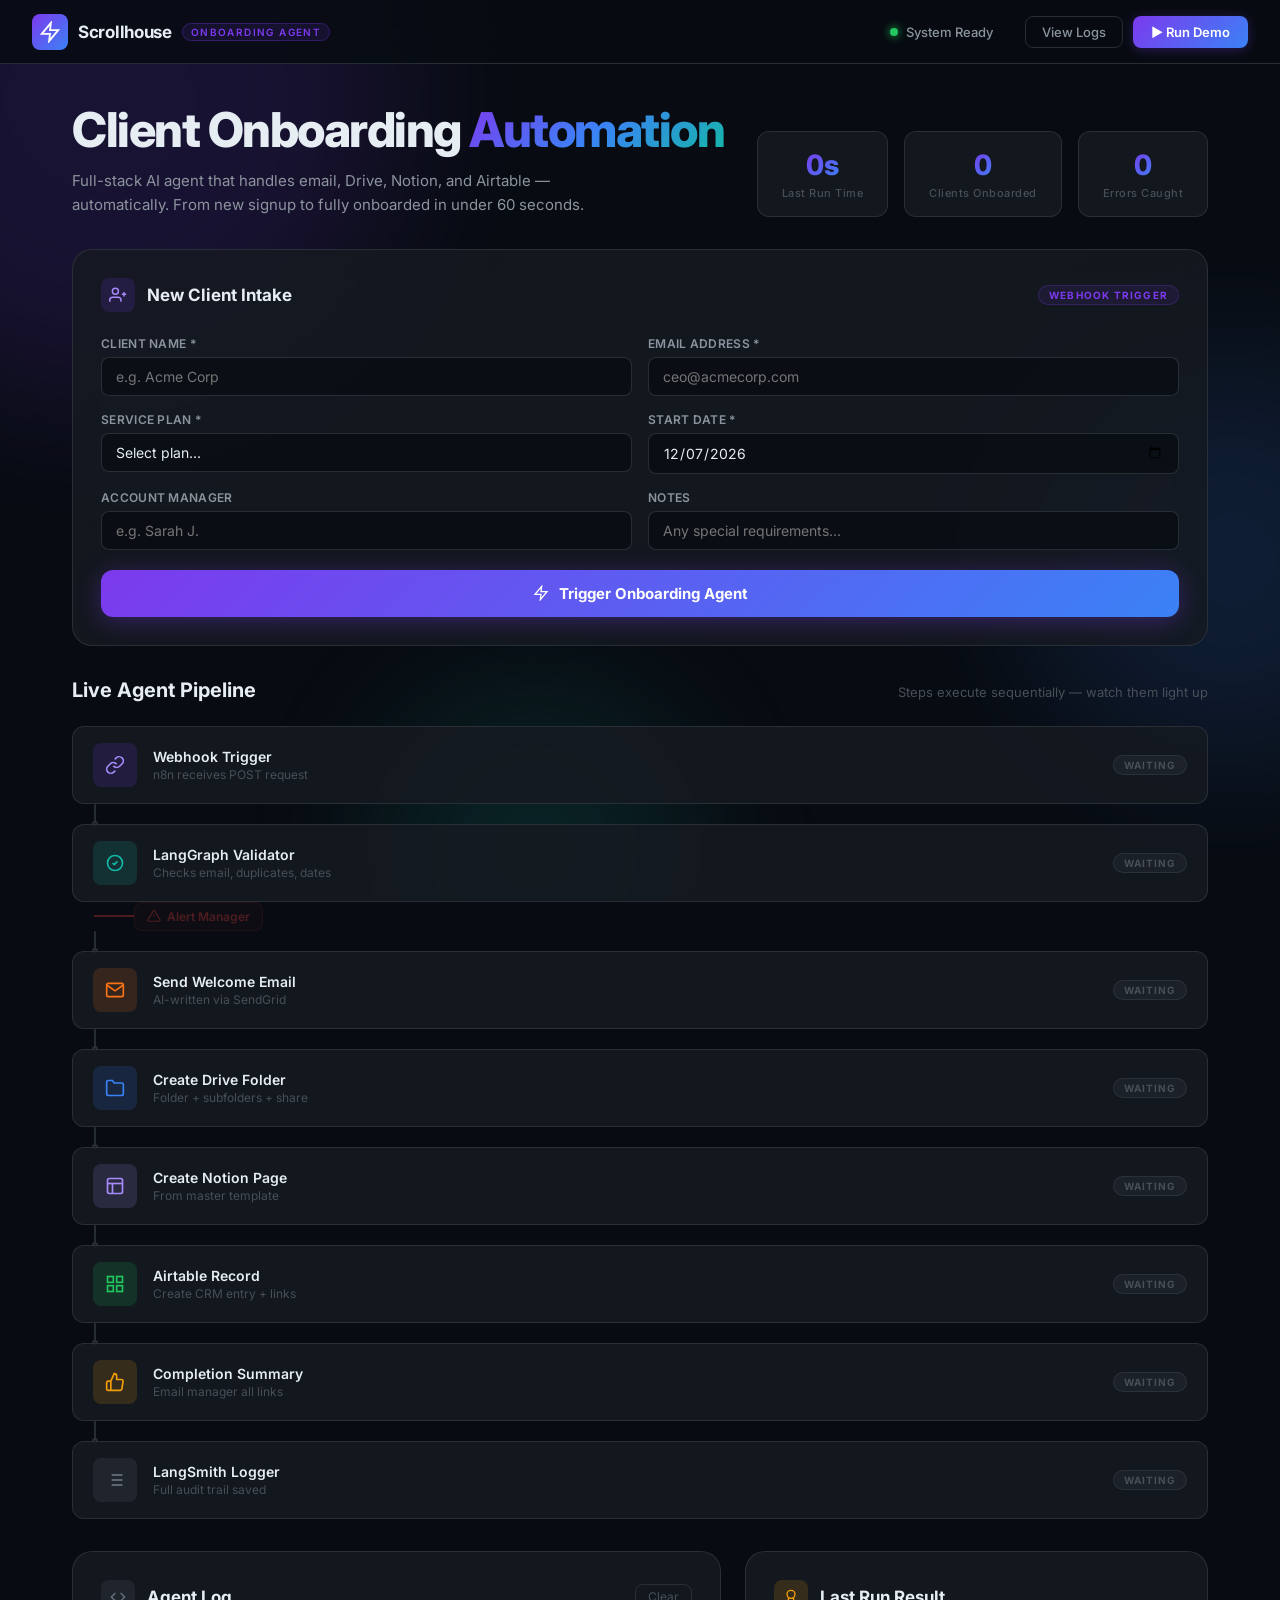
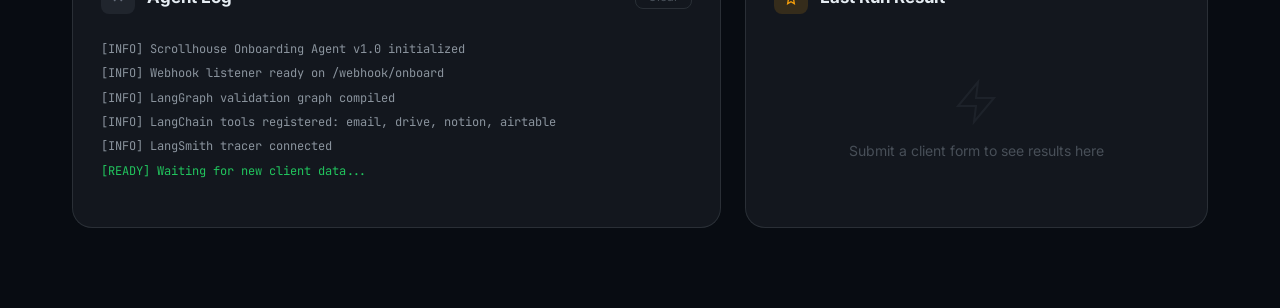
==== dashboard/index.html @ 2c572199 "first commit" ====
<!DOCTYPE html>
<html lang="en">
<head>
  <meta charset="UTF-8" />
  <meta name="viewport" content="width=device-width, initial-scale=1.0" />
  <title>Scrollhouse — Client Onboarding Agent</title>
  <meta name="description" content="Automated client onboarding agent dashboard for Scrollhouse. Track email sends, Drive folder creation, Notion pages, and Airtable records in real-time." />
  <link rel="preconnect" href="https://fonts.googleapis.com" />
  <link href="https://fonts.googleapis.com/css2?family=Inter:wght@300;400;500;600;700;800&family=JetBrains+Mono:wght@400;500&display=swap" rel="stylesheet" />
  <link rel="stylesheet" href="style.css" />
</head>
<body>
  <!-- Background particles -->
  <div class="bg-orbs">
    <div class="orb orb-1"></div>
    <div class="orb orb-2"></div>
    <div class="orb orb-3"></div>
  </div>

  <!-- Navbar -->
  <nav class="navbar">
    <div class="nav-brand">
      <div class="brand-icon">
        <svg width="22" height="22" viewBox="0 0 24 24" fill="none" stroke="currentColor" stroke-width="2"><path d="M13 2L3 14h9l-1 8 10-12h-9l1-8z"/></svg>
      </div>
      <span class="brand-name">Scrollhouse</span>
      <span class="brand-badge">ONBOARDING AGENT</span>
    </div>
    <div class="nav-status">
      <span class="status-dot" id="systemStatus"></span>
      <span class="status-label" id="systemStatusLabel">System Ready</span>
    </div>
    <div class="nav-actions">
      <button class="btn-ghost" id="btnOpenLogs">View Logs</button>
      <button class="btn-primary" id="btnTriggerDemo">▶ Run Demo</button>
    </div>
  </nav>

  <main class="main-content">

    <!-- Header Banner -->
    <section class="hero-section">
      <div class="hero-text">
        <h1>Client Onboarding <span class="gradient-text">Automation</span></h1>
        <p class="hero-sub">Full-stack AI agent that handles email, Drive, Notion, and Airtable — automatically. From new signup to fully onboarded in under 60 seconds.</p>
      </div>
      <div class="hero-metrics">
        <div class="metric-card">
          <span class="metric-val" id="metricTime">0s</span>
          <span class="metric-label">Last Run Time</span>
        </div>
        <div class="metric-card">
          <span class="metric-val" id="metricTotal">0</span>
          <span class="metric-label">Clients Onboarded</span>
        </div>
        <div class="metric-card">
          <span class="metric-val" id="metricErrors">0</span>
          <span class="metric-label">Errors Caught</span>
        </div>
      </div>
    </section>

    <!-- New Client Form -->
    <section class="form-section glass-card">
      <div class="section-header">
        <div class="section-icon purple">
          <svg width="18" height="18" viewBox="0 0 24 24" fill="none" stroke="currentColor" stroke-width="2"><path d="M16 21v-2a4 4 0 0 0-4-4H5a4 4 0 0 0-4 4v2"/><circle cx="8.5" cy="7" r="4"/><line x1="20" y1="8" x2="20" y2="14"/><line x1="23" y1="11" x2="17" y2="11"/></svg>
        </div>
        <h2>New Client Intake</h2>
        <span class="badge">WEBHOOK TRIGGER</span>
      </div>
      <form class="client-form" id="clientForm">
        <div class="form-row">
          <div class="form-group">
            <label for="clientName">Client Name *</label>
            <input type="text" id="clientName" placeholder="e.g. Acme Corp" required />
          </div>
          <div class="form-group">
            <label for="clientEmail">Email Address *</label>
            <input type="email" id="clientEmail" placeholder="ceo@acmecorp.com" required />
          </div>
        </div>
        <div class="form-row">
          <div class="form-group">
            <label for="clientPlan">Service Plan *</label>
            <select id="clientPlan" required>
              <option value="">Select plan...</option>
              <option value="starter">Starter — $499/mo</option>
              <option value="growth">Growth — $1,299/mo</option>
              <option value="enterprise">Enterprise — Custom</option>
            </select>
          </div>
          <div class="form-group">
            <label for="startDate">Start Date *</label>
            <input type="date" id="startDate" required />
          </div>
        </div>
        <div class="form-row">
          <div class="form-group">
            <label for="accountManager">Account Manager</label>
            <input type="text" id="accountManager" placeholder="e.g. Sarah J." />
          </div>
          <div class="form-group">
            <label for="notes">Notes</label>
            <input type="text" id="notes" placeholder="Any special requirements..." />
          </div>
        </div>
        <button type="submit" class="btn-submit" id="submitBtn">
          <svg width="16" height="16" viewBox="0 0 24 24" fill="none" stroke="currentColor" stroke-width="2"><path d="M13 2L3 14h9l-1 8 10-12h-9l1-8z"/></svg>
          Trigger Onboarding Agent
        </button>
      </form>
    </section>

    <!-- Pipeline Flow Visualization -->
    <section class="pipeline-section">
      <div class="section-title-row">
        <h2 class="section-title">Live Agent Pipeline</h2>
        <span class="pipeline-note">Steps execute sequentially — watch them light up</span>
      </div>

      <div class="pipeline-wrapper">
        <!-- Step 1: Webhook -->
        <div class="pipe-step" id="step-webhook" data-step="webhook">
          <div class="pipe-icon-wrap purple">
            <svg width="20" height="20" viewBox="0 0 24 24" fill="none" stroke="currentColor" stroke-width="2"><path d="M10 13a5 5 0 0 0 7.54.54l3-3a5 5 0 0 0-7.07-7.07l-1.72 1.71"/><path d="M14 11a5 5 0 0 0-7.54-.54l-3 3a5 5 0 0 0 7.07 7.07l1.71-1.71"/></svg>
          </div>
          <div class="pipe-info">
            <span class="pipe-label">Webhook Trigger</span>
            <span class="pipe-sub">n8n receives POST request</span>
          </div>
          <div class="pipe-status-badge" id="badge-webhook">WAITING</div>
        </div>

        <div class="pipe-connector" id="conn-1"></div>

        <!-- Step 2: Validator -->
        <div class="pipe-step" id="step-validate" data-step="validate">
          <div class="pipe-icon-wrap teal">
            <svg width="20" height="20" viewBox="0 0 24 24" fill="none" stroke="currentColor" stroke-width="2"><path d="M9 12l2 2 4-4m6 2a9 9 0 1 1-18 0 9 9 0 0 1 18 0z"/></svg>
          </div>
          <div class="pipe-info">
            <span class="pipe-label">LangGraph Validator</span>
            <span class="pipe-sub">Checks email, duplicates, dates</span>
          </div>
          <div class="pipe-status-badge" id="badge-validate">WAITING</div>
        </div>

        <!-- Error branch -->
        <div class="error-branch" id="errorBranch">
          <div class="error-branch-line"></div>
          <div class="error-branch-box">
            <svg width="14" height="14" viewBox="0 0 24 24" fill="none" stroke="currentColor" stroke-width="2"><path d="M10.29 3.86L1.82 18a2 2 0 0 0 1.71 3h16.94a2 2 0 0 0 1.71-3L13.71 3.86a2 2 0 0 0-3.42 0z"/><line x1="12" y1="9" x2="12" y2="13"/><line x1="12" y1="17" x2="12.01" y2="17"/></svg>
            Alert Manager
          </div>
        </div>

        <div class="pipe-connector" id="conn-2"></div>

        <!-- Step 3: Email -->
        <div class="pipe-step" id="step-email" data-step="email">
          <div class="pipe-icon-wrap orange">
            <svg width="20" height="20" viewBox="0 0 24 24" fill="none" stroke="currentColor" stroke-width="2"><path d="M4 4h16c1.1 0 2 .9 2 2v12c0 1.1-.9 2-2 2H4c-1.1 0-2-.9-2-2V6c0-1.1.9-2 2-2z"/><polyline points="22,6 12,13 2,6"/></svg>
          </div>
          <div class="pipe-info">
            <span class="pipe-label">Send Welcome Email</span>
            <span class="pipe-sub">AI-written via SendGrid</span>
          </div>
          <div class="pipe-status-badge" id="badge-email">WAITING</div>
        </div>

        <div class="pipe-connector" id="conn-3"></div>

        <!-- Step 4: Drive -->
        <div class="pipe-step" id="step-drive" data-step="drive">
          <div class="pipe-icon-wrap blue">
            <svg width="20" height="20" viewBox="0 0 24 24" fill="none" stroke="currentColor" stroke-width="2"><path d="M22 19a2 2 0 0 1-2 2H4a2 2 0 0 1-2-2V5a2 2 0 0 1 2-2h5l2 3h9a2 2 0 0 1 2 2z"/></svg>
          </div>
          <div class="pipe-info">
            <span class="pipe-label">Create Drive Folder</span>
            <span class="pipe-sub">Folder + subfolders + share</span>
          </div>
          <div class="pipe-status-badge" id="badge-drive">WAITING</div>
        </div>

        <div class="pipe-connector" id="conn-4"></div>

        <!-- Step 5: Notion -->
        <div class="pipe-step" id="step-notion" data-step="notion">
          <div class="pipe-icon-wrap violet">
            <svg width="20" height="20" viewBox="0 0 24 24" fill="none" stroke="currentColor" stroke-width="2"><rect x="3" y="3" width="18" height="18" rx="2" ry="2"/><line x1="3" y1="9" x2="21" y2="9"/><line x1="9" y1="21" x2="9" y2="9"/></svg>
          </div>
          <div class="pipe-info">
            <span class="pipe-label">Create Notion Page</span>
            <span class="pipe-sub">From master template</span>
          </div>
          <div class="pipe-status-badge" id="badge-notion">WAITING</div>
        </div>

        <div class="pipe-connector" id="conn-5"></div>

        <!-- Step 6: Airtable -->
        <div class="pipe-step" id="step-airtable" data-step="airtable">
          <div class="pipe-icon-wrap green">
            <svg width="20" height="20" viewBox="0 0 24 24" fill="none" stroke="currentColor" stroke-width="2"><rect x="3" y="3" width="7" height="7"/><rect x="14" y="3" width="7" height="7"/><rect x="14" y="14" width="7" height="7"/><rect x="3" y="14" width="7" height="7"/></svg>
          </div>
          <div class="pipe-info">
            <span class="pipe-label">Airtable Record</span>
            <span class="pipe-sub">Create CRM entry + links</span>
          </div>
          <div class="pipe-status-badge" id="badge-airtable">WAITING</div>
        </div>

        <div class="pipe-connector" id="conn-6"></div>

        <!-- Step 7: Summary -->
        <div class="pipe-step" id="step-summary" data-step="summary">
          <div class="pipe-icon-wrap gold">
            <svg width="20" height="20" viewBox="0 0 24 24" fill="none" stroke="currentColor" stroke-width="2"><path d="M14 9V5a3 3 0 0 0-3-3l-4 9v11h11.28a2 2 0 0 0 2-1.7l1.38-9a2 2 0 0 0-2-2.3zM7 22H4a2 2 0 0 1-2-2v-7a2 2 0 0 1 2-2h3"/></svg>
          </div>
          <div class="pipe-info">
            <span class="pipe-label">Completion Summary</span>
            <span class="pipe-sub">Email manager all links</span>
          </div>
          <div class="pipe-status-badge" id="badge-summary">WAITING</div>
        </div>

        <div class="pipe-connector" id="conn-7"></div>

        <!-- Step 8: Logger -->
        <div class="pipe-step" id="step-logger" data-step="logger">
          <div class="pipe-icon-wrap gray">
            <svg width="20" height="20" viewBox="0 0 24 24" fill="none" stroke="currentColor" stroke-width="2"><line x1="8" y1="6" x2="21" y2="6"/><line x1="8" y1="12" x2="21" y2="12"/><line x1="8" y1="18" x2="21" y2="18"/><line x1="3" y1="6" x2="3.01" y2="6"/><line x1="3" y1="12" x2="3.01" y2="12"/><line x1="3" y1="18" x2="3.01" y2="18"/></svg>
          </div>
          <div class="pipe-info">
            <span class="pipe-label">LangSmith Logger</span>
            <span class="pipe-sub">Full audit trail saved</span>
          </div>
          <div class="pipe-status-badge" id="badge-logger">WAITING</div>
        </div>
      </div>
    </section>

    <!-- Bottom Grid: Logs + Result Card -->
    <div class="bottom-grid">

      <!-- Audit Log Panel -->
      <div class="glass-card log-panel">
        <div class="section-header">
          <div class="section-icon gray">
            <svg width="16" height="16" viewBox="0 0 24 24" fill="none" stroke="currentColor" stroke-width="2"><polyline points="16 18 22 12 16 6"/><polyline points="8 6 2 12 8 18"/></svg>
          </div>
          <h3>Agent Log</h3>
          <button class="btn-clear" id="btnClearLogs">Clear</button>
        </div>
        <div class="log-output" id="logOutput">
          <div class="log-line info">[INFO] Scrollhouse Onboarding Agent v1.0 initialized</div>
          <div class="log-line info">[INFO] Webhook listener ready on /webhook/onboard</div>
          <div class="log-line info">[INFO] LangGraph validation graph compiled</div>
          <div class="log-line info">[INFO] LangChain tools registered: email, drive, notion, airtable</div>
          <div class="log-line info">[INFO] LangSmith tracer connected</div>
          <div class="log-line success">[READY] Waiting for new client data...</div>
        </div>
      </div>

      <!-- Result Card -->
      <div class="glass-card result-panel" id="resultPanel">
        <div class="section-header">
          <div class="section-icon gold">
            <svg width="16" height="16" viewBox="0 0 24 24" fill="none" stroke="currentColor" stroke-width="2"><circle cx="12" cy="8" r="6"/><path d="M15.477 12.89L17 22l-5-3-5 3 1.523-9.11"/></svg>
          </div>
          <h3>Last Run Result</h3>
        </div>
        <div class="result-empty" id="resultEmpty">
          <svg width="48" height="48" viewBox="0 0 24 24" fill="none" stroke="currentColor" stroke-width="1"><path d="M13 2L3 14h9l-1 8 10-12h-9l1-8z"/></svg>
          <p>Submit a client form to see results here</p>
        </div>
        <div class="result-content hidden" id="resultContent">
          <div class="result-client-name" id="resultClientName"></div>
          <div class="result-links" id="resultLinks"></div>
          <div class="result-time" id="resultTime"></div>
        </div>
      </div>

    </div>

  </main>

  <!-- Full Logs Modal -->
  <div class="modal-overlay hidden" id="logsModal">
    <div class="modal glass-card">
      <div class="modal-header">
        <h3>📋 Complete Audit Log</h3>
        <button class="modal-close" id="modalClose">✕</button>
      </div>
      <div class="modal-body" id="modalLogContent"></div>
    </div>
  </div>

  <script src="app.js"></script>
</body>
</html>
---- dashboard/style.css ----
/* ═══════════════════════════════════════════════════════════════════════
   Scrollhouse Onboarding Agent Dashboard — Premium Dark Theme
   ═══════════════════════════════════════════════════════════════════════ */

@import url('https://fonts.googleapis.com/css2?family=Inter:wght@300;400;500;600;700;800&family=JetBrains+Mono:wght@400;500&display=swap');

/* ── Design Tokens ──────────────────────────────────────────────────────── */
:root {
  --bg-base:       #080c12;
  /* --bg-surface: #0d1117; — reserved for future use */
  --bg-card:       rgba(22, 27, 34, 0.85);
  --border:        rgba(48, 54, 61, 0.8);
  --border-glow:   rgba(124, 58, 237, 0.4);

  --text-primary:  #e6edf3;
  --text-secondary:#8b949e;
  --text-muted:    #484f58;

  --purple:  #7c3aed;
  --blue:    #3b82f6;
  --teal:    #14b8a6;
  --orange:  #f97316;
  --green:   #22c55e;
  --violet:  #a78bfa;
  --gold:    #f59e0b;
  --gray:    #6b7280;
  --red:     #ef4444;

  /* glow helpers — available for component use */
  --purple-glow: rgba(124,58,237,0.25);
  --blue-glow:   rgba(59,130,246,0.25);
  --teal-glow:   rgba(20,184,166,0.25);
  --green-glow:  rgba(34,197,94,0.25);

  --radius-sm: 8px;
  --radius-md: 12px;
  --radius-lg: 20px;
  --transition: 0.3s cubic-bezier(0.19, 1, 0.22, 1);
}

/* ── Reset ─────────────────────────────────────────────────────────────── */
*, *::before, *::after { box-sizing: border-box; margin: 0; padding: 0; }
html { scroll-behavior: smooth; }

body {
  font-family: 'Inter', system-ui, sans-serif;
  background: var(--bg-base);
  color: var(--text-primary);
  min-height: 100vh;
  overflow-x: hidden;
}

/* ── Background Orbs ───────────────────────────────────────────────────── */
.bg-orbs { position: fixed; inset: 0; pointer-events: none; z-index: 0; overflow: hidden; }
.orb {
  position: absolute;
  border-radius: 50%;
  filter: blur(80px);
  opacity: 0.15;
  animation: drift 20s ease-in-out infinite alternate;
}
.orb-1 { width: 600px; height: 600px; background: var(--purple); top: -200px; left: -200px; animation-delay: 0s; }
.orb-2 { width: 400px; height: 400px; background: var(--blue); top: 40%; right: -150px; animation-delay: -7s; }
.orb-3 { width: 300px; height: 300px; background: var(--teal); bottom: -100px; left: 30%; animation-delay: -14s; }

@keyframes drift {
  from { transform: translate(0, 0) scale(1); }
  to   { transform: translate(30px, 40px) scale(1.05); }
}

/* ── Navbar ─────────────────────────────────────────────────────────────── */
.navbar {
  position: sticky;
  top: 0;
  z-index: 100;
  display: flex;
  align-items: center;
  gap: 16px;
  padding: 0 32px;
  height: 64px;
  background: rgba(8, 12, 18, 0.85);
  backdrop-filter: blur(20px);
  border-bottom: 1px solid var(--border);
}

.nav-brand {
  display: flex;
  align-items: center;
  gap: 10px;
  text-decoration: none;
}

.brand-icon {
  display: flex;
  align-items: center;
  justify-content: center;
  width: 36px; height: 36px;
  background: linear-gradient(135deg, var(--purple), var(--blue));
  border-radius: var(--radius-sm);
  color: white;
}

.brand-name {
  font-size: 17px;
  font-weight: 700;
  color: var(--text-primary);
  letter-spacing: -0.3px;
}

.brand-badge {
  font-size: 10px;
  font-weight: 600;
  letter-spacing: 1.4px;
  color: var(--purple);
  background: rgba(124,58,237,0.12);
  border: 1px solid rgba(124,58,237,0.3);
  padding: 2px 8px;
  border-radius: 20px;
}

.nav-status {
  display: flex;
  align-items: center;
  gap: 8px;
  margin-left: auto;
}

.status-dot {
  width: 8px; height: 8px;
  border-radius: 50%;
  background: var(--green);
  box-shadow: 0 0 8px var(--green);
  animation: pulse-dot 2s ease-in-out infinite;
}
.status-dot.error { background: var(--red); box-shadow: 0 0 8px var(--red); }
.status-dot.running { background: var(--gold); box-shadow: 0 0 8px var(--gold); animation: pulse-fast 0.8s ease-in-out infinite; }

@keyframes pulse-dot { 0%,100%{ opacity:1; } 50%{ opacity:0.4; } }
@keyframes pulse-fast { 0%,100%{ opacity:1; transform:scale(1); } 50%{ opacity:0.6; transform:scale(1.3); } }

.status-label { font-size: 13px; color: var(--text-secondary); font-weight: 500; }

.nav-actions { display: flex; gap: 10px; margin-left: 16px; }

.btn-ghost {
  padding: 7px 16px;
  border-radius: var(--radius-sm);
  border: 1px solid var(--border);
  background: transparent;
  color: var(--text-secondary);
  font-size: 13px;
  font-weight: 500;
  font-family: inherit;
  cursor: pointer;
  transition: all var(--transition);
}
.btn-ghost:hover { color: var(--text-primary); border-color: var(--border-glow); background: rgba(124,58,237,0.08); }

.btn-primary {
  padding: 7px 18px;
  border-radius: var(--radius-sm);
  border: none;
  background: linear-gradient(135deg, var(--purple), var(--blue));
  color: white;
  font-size: 13px;
  font-weight: 600;
  font-family: inherit;
  cursor: pointer;
  transition: all var(--transition);
  box-shadow: 0 2px 12px rgba(124,58,237,0.3);
}
.btn-primary:hover { transform: translateY(-1px); box-shadow: 0 4px 20px rgba(124,58,237,0.5); }
.btn-primary:active { transform: translateY(0); }

/* ── Main Content ───────────────────────────────────────────────────────── */
.main-content {
  position: relative;
  z-index: 1;
  max-width: 1200px;
  margin: 0 auto;
  padding: 40px 32px 80px;
  display: flex;
  flex-direction: column;
  gap: 32px;
}

/* ── Hero Section ───────────────────────────────────────────────────────── */
.hero-section {
  display: flex;
  align-items: flex-end;
  justify-content: space-between;
  gap: 32px;
  flex-wrap: wrap;
}

.hero-section h1 {
  font-size: clamp(28px, 4vw, 48px);
  font-weight: 800;
  letter-spacing: -1.5px;
  line-height: 1.1;
  margin-bottom: 12px;
}

.gradient-text {
  background: linear-gradient(135deg, var(--purple), var(--blue), var(--teal));
  -webkit-background-clip: text;
  -webkit-text-fill-color: transparent;
  background-clip: text;
}

.hero-sub {
  font-size: 15px;
  color: var(--text-secondary);
  max-width: 520px;
  line-height: 1.6;
}

.hero-metrics {
  display: flex;
  gap: 16px;
  flex-shrink: 0;
}

.metric-card {
  display: flex;
  flex-direction: column;
  align-items: center;
  gap: 4px;
  padding: 16px 24px;
  background: var(--bg-card);
  border: 1px solid var(--border);
  border-radius: var(--radius-md);
  backdrop-filter: blur(12px);
  min-width: 100px;
}

.metric-val {
  font-size: 28px;
  font-weight: 800;
  font-variant-numeric: tabular-nums;
  background: linear-gradient(135deg, var(--purple), var(--blue));
  -webkit-background-clip: text;
  -webkit-text-fill-color: transparent;
  background-clip: text;
}

.metric-label { font-size: 11px; color: var(--text-muted); font-weight: 500; letter-spacing: 0.5px; text-align: center; }

/* ── Glass Card ─────────────────────────────────────────────────────────── */
.glass-card {
  background: var(--bg-card);
  border: 1px solid var(--border);
  border-radius: var(--radius-lg);
  backdrop-filter: blur(16px);
  padding: 28px;
  transition: border-color var(--transition);
}
.glass-card:hover { border-color: rgba(124,58,237,0.3); }

/* ── Section Header ─────────────────────────────────────────────────────── */
.section-header {
  display: flex;
  align-items: center;
  gap: 12px;
  margin-bottom: 24px;
}
.section-header h2, .section-header h3 { font-size: 17px; font-weight: 700; }

.section-icon {
  display: flex; align-items: center; justify-content: center;
  width: 34px; height: 34px;
  border-radius: var(--radius-sm);
  flex-shrink: 0;
}
.section-icon.purple { background: rgba(124,58,237,0.15); color: var(--violet); }
.section-icon.gray   { background: rgba(107,114,128,0.15); color: var(--gray); }
.section-icon.gold   { background: rgba(245,158,11,0.15); color: var(--gold); }

.badge {
  margin-left: auto;
  font-size: 10px;
  font-weight: 700;
  letter-spacing: 1.2px;
  color: var(--purple);
  background: rgba(124,58,237,0.1);
  border: 1px solid rgba(124,58,237,0.25);
  padding: 3px 10px;
  border-radius: 20px;
}

/* ── Client Form ─────────────────────────────────────────────────────────── */
.client-form { display: flex; flex-direction: column; gap: 16px; }

.form-row { display: grid; grid-template-columns: 1fr 1fr; gap: 16px; }
@media (max-width: 600px) { .form-row { grid-template-columns: 1fr; } }

.form-group { display: flex; flex-direction: column; gap: 6px; }

.form-group label {
  font-size: 12px;
  font-weight: 600;
  color: var(--text-secondary);
  letter-spacing: 0.3px;
  text-transform: uppercase;
}

.form-group input,
.form-group select {
  padding: 10px 14px;
  background: rgba(8,12,18,0.7);
  border: 1px solid var(--border);
  border-radius: var(--radius-sm);
  color: var(--text-primary);
  font-family: inherit;
  font-size: 14px;
  outline: none;
  transition: border-color var(--transition), box-shadow var(--transition);
  -webkit-appearance: none;
  appearance: none;           /* standard property for full compatibility */
}

.form-group input:focus,
.form-group select:focus {
  border-color: var(--purple);
  box-shadow: 0 0 0 3px rgba(124,58,237,0.12);
}

.form-group select option { background: #161b22; }

.btn-submit {
  display: flex;
  align-items: center;
  justify-content: center;
  gap: 10px;
  padding: 14px 28px;
  background: linear-gradient(135deg, var(--purple), var(--blue));
  color: white;
  border: none;
  border-radius: var(--radius-md);
  font-family: inherit;
  font-size: 15px;
  font-weight: 700;
  cursor: pointer;
  transition: all var(--transition);
  box-shadow: 0 4px 24px rgba(124,58,237,0.35);
  margin-top: 4px;
}
.btn-submit:hover { transform: translateY(-2px); box-shadow: 0 8px 32px rgba(124,58,237,0.5); }
.btn-submit:active { transform: translateY(0); }
.btn-submit:disabled { opacity: 0.5; cursor: not-allowed; transform: none; }

/* ── Pipeline Section ───────────────────────────────────────────────────── */
.section-title-row {
  display: flex;
  align-items: baseline;
  justify-content: space-between;
  margin-bottom: 24px;
  flex-wrap: wrap;
  gap: 8px;
}

.section-title { font-size: 20px; font-weight: 700; }
.pipeline-note { font-size: 13px; color: var(--text-muted); }

.pipeline-wrapper {
  display: flex;
  flex-direction: column;
  /* gap: 0 is flex default — omitted */
  position: relative;
}

/* ── Pipe Step ───────────────────────────────────────────────────────────── */
.pipe-step {
  display: flex;
  align-items: center;
  gap: 16px;
  padding: 16px 20px;
  background: var(--bg-card);
  border: 1px solid var(--border);
  border-radius: var(--radius-md);
  transition: all var(--transition);
  position: relative;
  z-index: 2;
}

.pipe-step.active {
  border-color: rgba(124,58,237,0.6) !important;
  box-shadow: 0 0 0 1px rgba(124,58,237,0.3), 0 4px 32px rgba(124,58,237,0.2);
  animation: step-glow 1s ease-in-out infinite alternate;
}

.pipe-step.done {
  border-color: rgba(34,197,94,0.4) !important;
  background: rgba(34,197,94,0.04);
}

.pipe-step.error-state {
  border-color: rgba(239,68,68,0.5) !important;
  background: rgba(239,68,68,0.04);
}

@keyframes step-glow {
  from { box-shadow: 0 0 0 1px rgba(124,58,237,0.3), 0 4px 24px rgba(124,58,237,0.15); }
  to   { box-shadow: 0 0 0 2px rgba(124,58,237,0.5), 0 8px 40px rgba(124,58,237,0.35); }
}

/* ── Pipe Icon ───────────────────────────────────────────────────────────── */
.pipe-icon-wrap {
  display: flex; align-items: center; justify-content: center;
  width: 44px; height: 44px;
  border-radius: var(--radius-sm);
  flex-shrink: 0;
  transition: all var(--transition);
}
.pipe-icon-wrap.purple { background: rgba(124,58,237,0.15); color: var(--violet); }
.pipe-icon-wrap.teal   { background: rgba(20,184,166,0.15); color: var(--teal); }
.pipe-icon-wrap.orange { background: rgba(249,115,22,0.15); color: var(--orange); }
.pipe-icon-wrap.blue   { background: rgba(59,130,246,0.15); color: var(--blue); }
.pipe-icon-wrap.violet { background: rgba(167,139,250,0.15); color: var(--violet); }
.pipe-icon-wrap.green  { background: rgba(34,197,94,0.15); color: var(--green); }
.pipe-icon-wrap.gold   { background: rgba(245,158,11,0.15); color: var(--gold); }
.pipe-icon-wrap.gray   { background: rgba(107,114,128,0.15); color: var(--gray); }

.pipe-info { flex: 1; }
.pipe-label { display: block; font-size: 14px; font-weight: 600; color: var(--text-primary); }
.pipe-sub   { display: block; font-size: 12px; color: var(--text-muted); margin-top: 2px; }

.pipe-status-badge {
  font-size: 10px;
  font-weight: 700;
  letter-spacing: 1px;
  padding: 3px 10px;
  border-radius: 20px;
  background: rgba(107,114,128,0.1);
  color: var(--text-muted);
  border: 1px solid rgba(107,114,128,0.2);
  white-space: nowrap;
  transition: all var(--transition);
  min-width: 70px;
  text-align: center;
}
.pipe-status-badge.running { background: rgba(245,158,11,0.1); color: var(--gold); border-color: rgba(245,158,11,0.3); animation: badge-blink 0.8s ease-in-out infinite; }
.pipe-status-badge.done    { background: rgba(34,197,94,0.1); color: var(--green); border-color: rgba(34,197,94,0.3); }
.pipe-status-badge.error   { background: rgba(239,68,68,0.1); color: var(--red); border-color: rgba(239,68,68,0.3); }

@keyframes badge-blink { 0%,100%{ opacity:1; } 50%{ opacity:0.5; } }

/* ── Pipe Connector ──────────────────────────────────────────────────────── */
.pipe-connector {
  width: 2px;
  height: 20px;
  background: var(--border);
  margin: 0 22px;
  border-radius: 1px;
  position: relative;
  transition: background var(--transition);
}
.pipe-connector.active { background: linear-gradient(180deg, var(--purple), var(--blue)); }
.pipe-connector::after {
  content: '';
  position: absolute;
  width: 6px; height: 6px;
  background: var(--bg-card);
  border: 2px solid var(--border);
  border-radius: 50%;
  bottom: -3px; left: -2px;
  transition: all var(--transition);
}
.pipe-connector.active::after { border-color: var(--blue); background: var(--blue); box-shadow: 0 0 6px var(--blue); }

/* ── Error Branch ────────────────────────────────────────────────────────── */
.error-branch {
  display: flex;
  align-items: center;
  /* gap: 0 is flex default — omitted */
  margin: 0 22px;
  opacity: 0.3;
  transition: opacity var(--transition);
  pointer-events: none;
}
.error-branch.active { opacity: 1; }
.error-branch-line {
  width: 40px; height: 2px;
  background: var(--red);
}
.error-branch-box {
  display: flex;
  align-items: center;
  gap: 6px;
  padding: 6px 12px;
  background: rgba(239,68,68,0.1);
  border: 1px solid rgba(239,68,68,0.3);
  border-radius: var(--radius-sm);
  color: var(--red);
  font-size: 12px;
  font-weight: 600;
}

/* ── Bottom Grid ─────────────────────────────────────────────────────────── */
.bottom-grid {
  display: grid;
  grid-template-columns: 1.4fr 1fr;
  gap: 24px;
}
@media (max-width: 768px) { .bottom-grid { grid-template-columns: 1fr; } }

/* ── Log Panel ───────────────────────────────────────────────────────────── */
.log-panel { display: flex; flex-direction: column; }

.btn-clear {
  margin-left: auto;
  padding: 4px 12px;
  background: transparent;
  border: 1px solid var(--border);
  border-radius: var(--radius-sm);
  color: var(--text-muted);
  font-size: 12px;
  font-family: inherit;
  cursor: pointer;
  transition: all var(--transition);
}
.btn-clear:hover { color: var(--red); border-color: rgba(239,68,68,0.4); }

.log-output {
  flex: 1;
  height: 280px;
  overflow-y: auto;
  font-family: 'JetBrains Mono', monospace;
  font-size: 12px;
  line-height: 1.7;
  display: flex;
  flex-direction: column;
  gap: 2px;
  padding-right: 4px;
}

.log-output::-webkit-scrollbar { width: 4px; }
.log-output::-webkit-scrollbar-track { background: transparent; }
.log-output::-webkit-scrollbar-thumb { background: var(--border); border-radius: 2px; }

.log-line { color: var(--text-secondary); padding: 1px 0; word-break: break-all; animation: fadeIn 0.3s ease; }
.log-line.info    { color: #8b949e; }
.log-line.success { color: var(--green); }
.log-line.warning { color: var(--gold); }
.log-line.error   { color: var(--red); }

@keyframes fadeIn { from { opacity:0; transform:translateX(-4px); } to { opacity:1; transform:translateX(0); } }

/* ── Result Panel ────────────────────────────────────────────────────────── */
.result-panel { display: flex; flex-direction: column; }

.result-empty {
  flex: 1;
  display: flex;
  flex-direction: column;
  align-items: center;
  justify-content: center;
  gap: 16px;
  color: var(--text-muted);
  text-align: center;
  padding: 40px 20px;
}
.result-empty svg { opacity: 0.2; }
.result-empty p { font-size: 14px; }

.result-content { flex: 1; }
.result-client-name {
  font-size: 22px;
  font-weight: 800;
  letter-spacing: -0.5px;
  margin-bottom: 16px;
  background: linear-gradient(135deg, var(--text-primary), var(--text-secondary));
  -webkit-background-clip: text;
  -webkit-text-fill-color: transparent;
  background-clip: text;
}

.result-links { display: flex; flex-direction: column; gap: 10px; margin-bottom: 20px; }

.result-link-item {
  display: flex;
  align-items: center;
  gap: 10px;
  padding: 10px 14px;
  background: rgba(8,12,18,0.5);
  border: 1px solid var(--border);
  border-radius: var(--radius-sm);
  font-size: 13px;
}
.result-link-item .link-icon { font-size: 16px; flex-shrink: 0; }
.result-link-item .link-label { color: var(--text-secondary); font-size: 11px; }
.result-link-item .link-val { color: var(--blue); font-size: 12px; text-decoration: none; }
.result-link-item .link-val:hover { text-decoration: underline; }

.result-time {
  font-size: 12px;
  color: var(--text-muted);
  text-align: center;
  padding-top: 8px;
  border-top: 1px solid var(--border);
}

/* ── Modal ────────────────────────────────────────────────────────────────── */
.modal-overlay {
  position: fixed;
  inset: 0;
  background: rgba(0,0,0,0.7);
  backdrop-filter: blur(8px);
  z-index: 1000;
  display: flex;
  align-items: center;
  justify-content: center;
  padding: 24px;
  animation: fadeOverlay 0.2s ease;
}
.modal-overlay.hidden { display: none; }
@keyframes fadeOverlay { from { opacity:0; } to { opacity:1; } }

.modal {
  width: 100%;
  max-width: 680px;
  max-height: 80vh;
  display: flex;
  flex-direction: column;
  animation: slideModal 0.25s cubic-bezier(0.19,1,0.22,1);
}
@keyframes slideModal { from { transform: translateY(20px); opacity:0; } to { transform: translateY(0); opacity:1; } }

.modal-header {
  display: flex;
  align-items: center;
  justify-content: space-between;
  margin-bottom: 20px;
}
.modal-header h3 { font-size: 16px; font-weight: 700; }

.modal-close {
  width: 30px; height: 30px;
  background: rgba(255,255,255,0.05);
  border: 1px solid var(--border);
  border-radius: 6px;
  color: var(--text-secondary);
  font-size: 14px;
  cursor: pointer;
  transition: all var(--transition);
  display: flex; align-items: center; justify-content: center;
}
.modal-close:hover { background: rgba(239,68,68,0.1); color: var(--red); border-color: rgba(239,68,68,0.3); }

.modal-body {
  overflow-y: auto;
  flex: 1;
  font-family: 'JetBrains Mono', monospace;
  font-size: 12px;
  line-height: 1.8;
  display: flex;
  flex-direction: column;
  gap: 2px;
}

/* ── Utility ─────────────────────────────────────────────────────────────── */
.hidden { display: none !important; }

/* ── Scrollbar global ────────────────────────────────────────────────────── */
::-webkit-scrollbar { width: 6px; }
::-webkit-scrollbar-track { background: var(--bg-base); }
::-webkit-scrollbar-thumb { background: var(--border); border-radius: 3px; }
::-webkit-scrollbar-thumb:hover { background: #4a525a; }
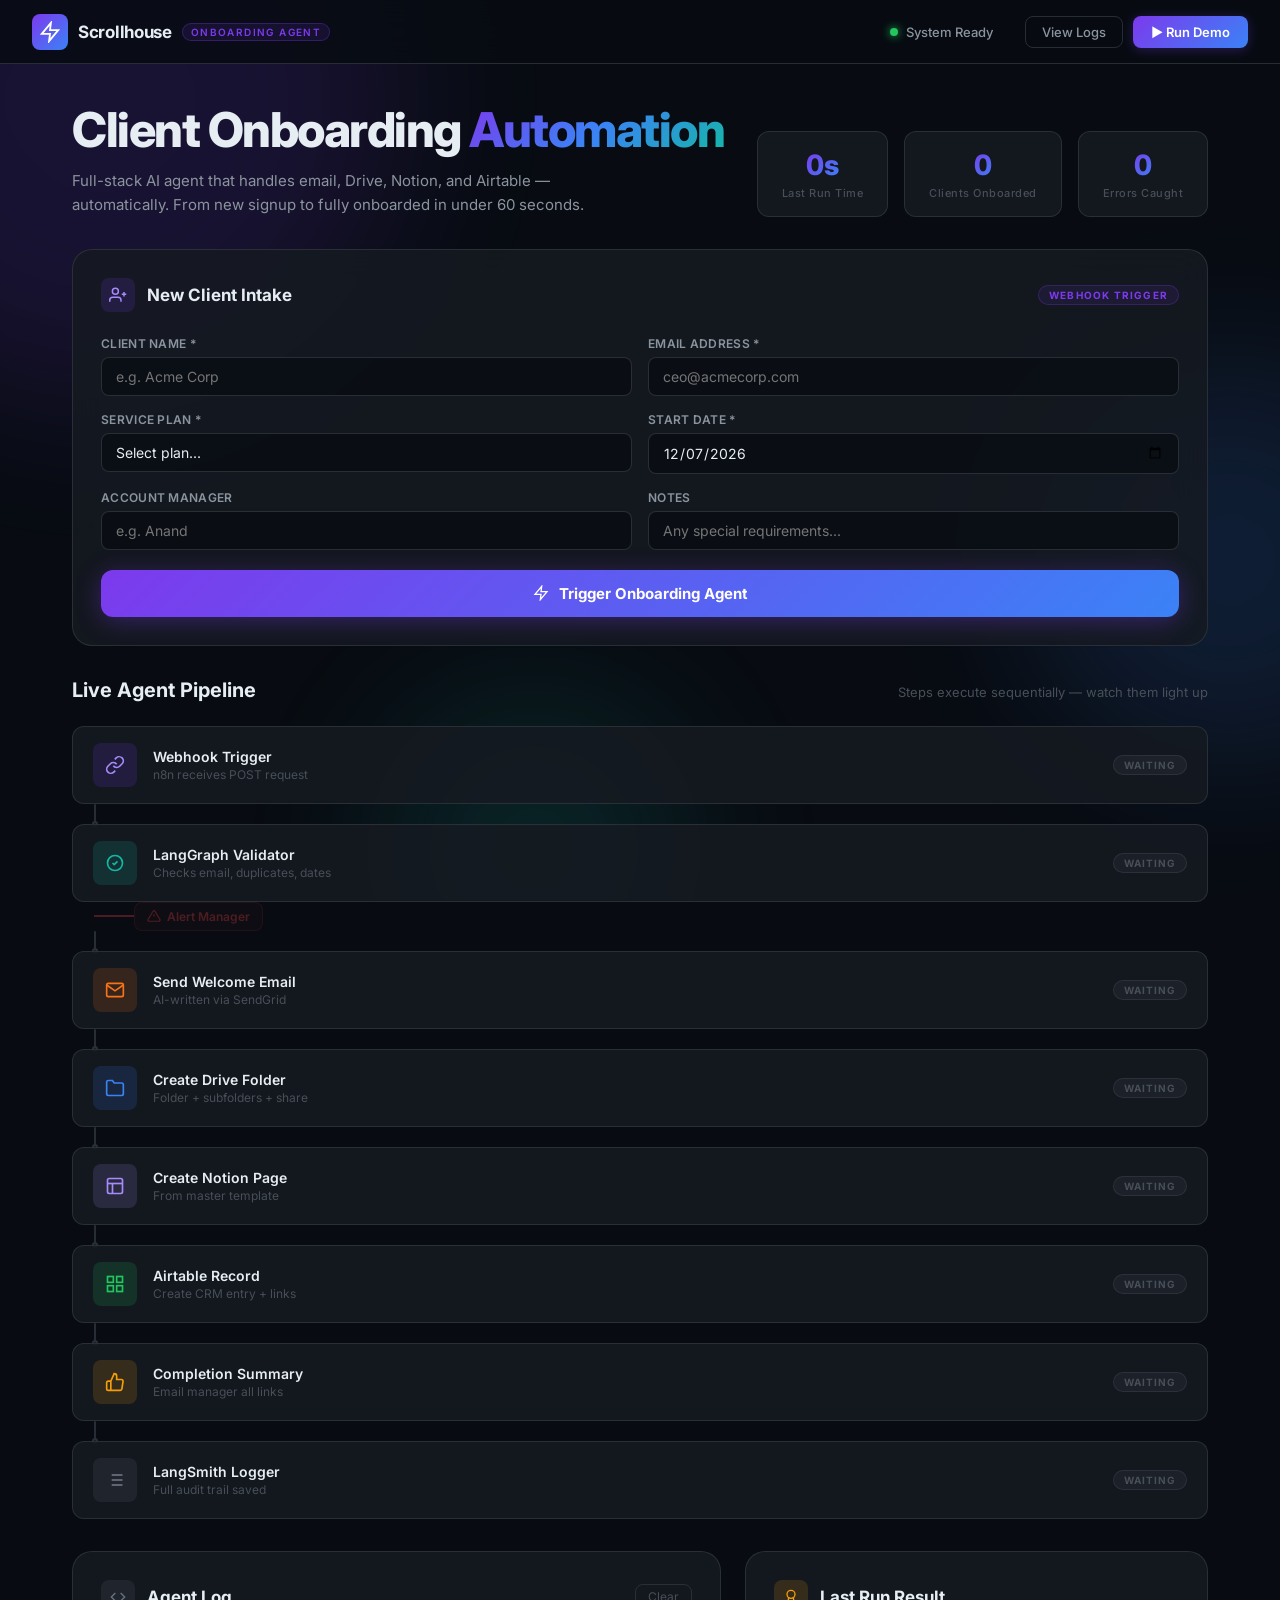
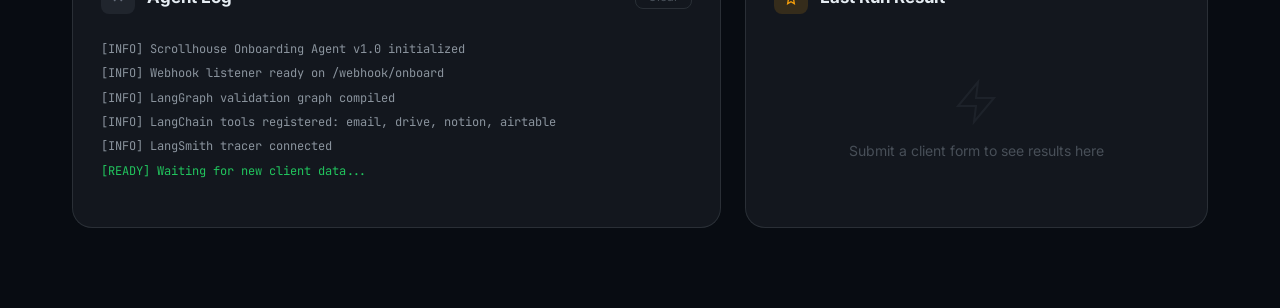
==== commit b9b30c2e: "third commit" ====
--- a/dashboard/index.html
+++ b/dashboard/index.html
@@ -98,7 +98,7 @@
         <div class="form-row">
           <div class="form-group">
             <label for="accountManager">Account Manager</label>
-            <input type="text" id="accountManager" placeholder="e.g. Sarah J." />
+            <input type="text" id="accountManager" placeholder="e.g. Anand" />
           </div>
           <div class="form-group">
             <label for="notes">Notes</label>
